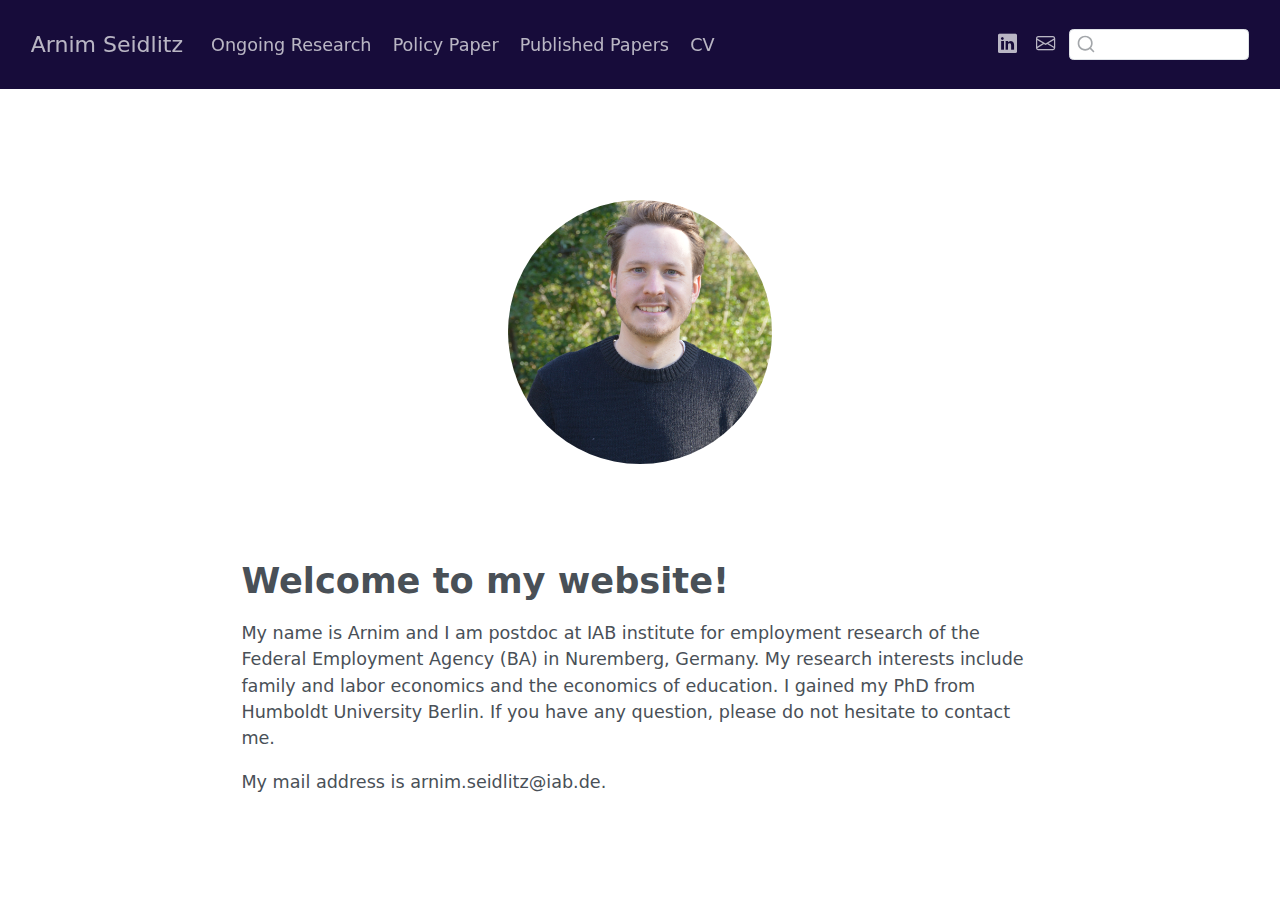
==== docs/index.html @ 4d660a8c "Initial commit" ====
<!DOCTYPE html>
<html xmlns="http://www.w3.org/1999/xhtml" lang="en" xml:lang="en"><head>

<meta charset="utf-8">
<meta name="generator" content="quarto-1.6.42">

<meta name="viewport" content="width=device-width, initial-scale=1.0, user-scalable=yes">


<title>Arnim Seidlitz</title>
<style>
code{white-space: pre-wrap;}
span.smallcaps{font-variant: small-caps;}
div.columns{display: flex; gap: min(4vw, 1.5em);}
div.column{flex: auto; overflow-x: auto;}
div.hanging-indent{margin-left: 1.5em; text-indent: -1.5em;}
ul.task-list{list-style: none;}
ul.task-list li input[type="checkbox"] {
  width: 0.8em;
  margin: 0 0.8em 0.2em -1em; /* quarto-specific, see https://github.com/quarto-dev/quarto-cli/issues/4556 */ 
  vertical-align: middle;
}
</style>


<script src="site_libs/quarto-nav/quarto-nav.js"></script>
<script src="site_libs/quarto-nav/headroom.min.js"></script>
<script src="site_libs/clipboard/clipboard.min.js"></script>
<script src="site_libs/quarto-search/autocomplete.umd.js"></script>
<script src="site_libs/quarto-search/fuse.min.js"></script>
<script src="site_libs/quarto-search/quarto-search.js"></script>
<meta name="quarto:offset" content="./">
<script src="site_libs/quarto-html/quarto.js"></script>
<script src="site_libs/quarto-html/popper.min.js"></script>
<script src="site_libs/quarto-html/tippy.umd.min.js"></script>
<link href="site_libs/quarto-html/tippy.css" rel="stylesheet">
<link href="site_libs/quarto-html/quarto-syntax-highlighting-2f5df379a58b258e96c21c0638c20c03.css" rel="stylesheet" id="quarto-text-highlighting-styles">
<script src="site_libs/bootstrap/bootstrap.min.js"></script>
<link href="site_libs/bootstrap/bootstrap-icons.css" rel="stylesheet">
<link href="site_libs/bootstrap/bootstrap-ad6d1f231f4b9231126d8339fd5ede8f.min.css" rel="stylesheet" append-hash="true" id="quarto-bootstrap" data-mode="light">
<script id="quarto-search-options" type="application/json">{
  "location": "navbar",
  "copy-button": false,
  "collapse-after": 3,
  "panel-placement": "end",
  "type": "textbox",
  "limit": 50,
  "keyboard-shortcut": [
    "f",
    "/",
    "s"
  ],
  "language": {
    "search-no-results-text": "No results",
    "search-matching-documents-text": "matching documents",
    "search-copy-link-title": "Copy link to search",
    "search-hide-matches-text": "Hide additional matches",
    "search-more-match-text": "more match in this document",
    "search-more-matches-text": "more matches in this document",
    "search-clear-button-title": "Clear",
    "search-text-placeholder": "",
    "search-detached-cancel-button-title": "Cancel",
    "search-submit-button-title": "Submit",
    "search-label": "Search"
  }
}</script>


</head>

<body class="nav-fixed fullcontent">

<div id="quarto-search-results"></div>
  <header id="quarto-header" class="headroom fixed-top">
    <nav class="navbar navbar-expand-lg " data-bs-theme="dark">
      <div class="navbar-container container-fluid">
      <div class="navbar-brand-container mx-auto">
    <a class="navbar-brand" href="./index.html">
    <span class="navbar-title">Arnim Seidlitz</span>
    </a>
  </div>
            <div id="quarto-search" class="" title="Search"></div>
          <button class="navbar-toggler" type="button" data-bs-toggle="collapse" data-bs-target="#navbarCollapse" aria-controls="navbarCollapse" role="menu" aria-expanded="false" aria-label="Toggle navigation" onclick="if (window.quartoToggleHeadroom) { window.quartoToggleHeadroom(); }">
  <span class="navbar-toggler-icon"></span>
</button>
          <div class="collapse navbar-collapse" id="navbarCollapse">
            <ul class="navbar-nav navbar-nav-scroll me-auto">
  <li class="nav-item">
    <a class="nav-link" href="./ongoing_research/index.html"> 
<span class="menu-text">Ongoing Research</span></a>
  </li>  
  <li class="nav-item">
    <a class="nav-link" href="./policy_papers/index.html"> 
<span class="menu-text">Policy Paper</span></a>
  </li>  
  <li class="nav-item">
    <a class="nav-link" href="./published_papers/index.html"> 
<span class="menu-text">Published Papers</span></a>
  </li>  
  <li class="nav-item">
    <a class="nav-link" href="./cv/index.html"> 
<span class="menu-text">CV</span></a>
  </li>  
</ul>
            <ul class="navbar-nav navbar-nav-scroll ms-auto">
  <li class="nav-item compact">
    <a class="nav-link" href="https://www.linkedin.com/in/arnim-seidlitz-846ab32a1/"> <i class="bi bi-linkedin" role="img">
</i> 
<span class="menu-text"></span></a>
  </li>  
  <li class="nav-item compact">
    <a class="nav-link" href="mailto:arnim.seidlitz@iab.de"> <i class="bi bi-envelope" role="img" aria-label="email">
</i> 
<span class="menu-text"></span></a>
  </li>  
</ul>
          </div> <!-- /navcollapse -->
            <div class="quarto-navbar-tools">
</div>
      </div> <!-- /container-fluid -->
    </nav>
</header>
<!-- content -->
<div id="quarto-content" class="quarto-container page-columns page-rows-contents page-layout-article page-navbar">
<!-- sidebar -->
<!-- margin-sidebar -->
    
<!-- main -->
<main class="content" id="quarto-document-content">




<div class="quarto-about-jolla">
  <img src="img/my_image.jpg" class="about-image
  round " style="height: 15em; width: 15em;">
 <header id="title-block-header" class="quarto-title-block"></header><div id="about-block">
</div>  
</div>

<section id="welcome-to-my-website" class="level1">
<h1>Welcome to my website!</h1>
<p>My name is Arnim and I am postdoc at IAB institute for employment research of the Federal Employment Agency (BA) in Nuremberg, Germany. My research interests include family and labor economics and the economics of education. I gained my PhD from Humboldt University Berlin. If you have any question, please do not hesitate to contact me.</p>
<p>My mail address is arnim.seidlitz@iab.de.</p>



</section>

</main> <!-- /main -->
<script id="quarto-html-after-body" type="application/javascript">
window.document.addEventListener("DOMContentLoaded", function (event) {
  const toggleBodyColorMode = (bsSheetEl) => {
    const mode = bsSheetEl.getAttribute("data-mode");
    const bodyEl = window.document.querySelector("body");
    if (mode === "dark") {
      bodyEl.classList.add("quarto-dark");
      bodyEl.classList.remove("quarto-light");
    } else {
      bodyEl.classList.add("quarto-light");
      bodyEl.classList.remove("quarto-dark");
    }
  }
  const toggleBodyColorPrimary = () => {
    const bsSheetEl = window.document.querySelector("link#quarto-bootstrap");
    if (bsSheetEl) {
      toggleBodyColorMode(bsSheetEl);
    }
  }
  toggleBodyColorPrimary();  
  const isCodeAnnotation = (el) => {
    for (const clz of el.classList) {
      if (clz.startsWith('code-annotation-')) {                     
        return true;
      }
    }
    return false;
  }
  const onCopySuccess = function(e) {
    // button target
    const button = e.trigger;
    // don't keep focus
    button.blur();
    // flash "checked"
    button.classList.add('code-copy-button-checked');
    var currentTitle = button.getAttribute("title");
    button.setAttribute("title", "Copied!");
    let tooltip;
    if (window.bootstrap) {
      button.setAttribute("data-bs-toggle", "tooltip");
      button.setAttribute("data-bs-placement", "left");
      button.setAttribute("data-bs-title", "Copied!");
      tooltip = new bootstrap.Tooltip(button, 
        { trigger: "manual", 
          customClass: "code-copy-button-tooltip",
          offset: [0, -8]});
      tooltip.show();    
    }
    setTimeout(function() {
      if (tooltip) {
        tooltip.hide();
        button.removeAttribute("data-bs-title");
        button.removeAttribute("data-bs-toggle");
        button.removeAttribute("data-bs-placement");
      }
      button.setAttribute("title", currentTitle);
      button.classList.remove('code-copy-button-checked');
    }, 1000);
    // clear code selection
    e.clearSelection();
  }
  const getTextToCopy = function(trigger) {
      const codeEl = trigger.previousElementSibling.cloneNode(true);
      for (const childEl of codeEl.children) {
        if (isCodeAnnotation(childEl)) {
          childEl.remove();
        }
      }
      return codeEl.innerText;
  }
  const clipboard = new window.ClipboardJS('.code-copy-button:not([data-in-quarto-modal])', {
    text: getTextToCopy
  });
  clipboard.on('success', onCopySuccess);
  if (window.document.getElementById('quarto-embedded-source-code-modal')) {
    const clipboardModal = new window.ClipboardJS('.code-copy-button[data-in-quarto-modal]', {
      text: getTextToCopy,
      container: window.document.getElementById('quarto-embedded-source-code-modal')
    });
    clipboardModal.on('success', onCopySuccess);
  }
    var localhostRegex = new RegExp(/^(?:http|https):\/\/localhost\:?[0-9]*\//);
    var mailtoRegex = new RegExp(/^mailto:/);
      var filterRegex = new RegExp('/' + window.location.host + '/');
    var isInternal = (href) => {
        return filterRegex.test(href) || localhostRegex.test(href) || mailtoRegex.test(href);
    }
    // Inspect non-navigation links and adorn them if external
 	var links = window.document.querySelectorAll('a[href]:not(.nav-link):not(.navbar-brand):not(.toc-action):not(.sidebar-link):not(.sidebar-item-toggle):not(.pagination-link):not(.no-external):not([aria-hidden]):not(.dropdown-item):not(.quarto-navigation-tool):not(.about-link)');
    for (var i=0; i<links.length; i++) {
      const link = links[i];
      if (!isInternal(link.href)) {
        // undo the damage that might have been done by quarto-nav.js in the case of
        // links that we want to consider external
        if (link.dataset.originalHref !== undefined) {
          link.href = link.dataset.originalHref;
        }
      }
    }
  function tippyHover(el, contentFn, onTriggerFn, onUntriggerFn) {
    const config = {
      allowHTML: true,
      maxWidth: 500,
      delay: 100,
      arrow: false,
      appendTo: function(el) {
          return el.parentElement;
      },
      interactive: true,
      interactiveBorder: 10,
      theme: 'quarto',
      placement: 'bottom-start',
    };
    if (contentFn) {
      config.content = contentFn;
    }
    if (onTriggerFn) {
      config.onTrigger = onTriggerFn;
    }
    if (onUntriggerFn) {
      config.onUntrigger = onUntriggerFn;
    }
    window.tippy(el, config); 
  }
  const noterefs = window.document.querySelectorAll('a[role="doc-noteref"]');
  for (var i=0; i<noterefs.length; i++) {
    const ref = noterefs[i];
    tippyHover(ref, function() {
      // use id or data attribute instead here
      let href = ref.getAttribute('data-footnote-href') || ref.getAttribute('href');
      try { href = new URL(href).hash; } catch {}
      const id = href.replace(/^#\/?/, "");
      const note = window.document.getElementById(id);
      if (note) {
        return note.innerHTML;
      } else {
        return "";
      }
    });
  }
  const xrefs = window.document.querySelectorAll('a.quarto-xref');
  const processXRef = (id, note) => {
    // Strip column container classes
    const stripColumnClz = (el) => {
      el.classList.remove("page-full", "page-columns");
      if (el.children) {
        for (const child of el.children) {
          stripColumnClz(child);
        }
      }
    }
    stripColumnClz(note)
    if (id === null || id.startsWith('sec-')) {
      // Special case sections, only their first couple elements
      const container = document.createElement("div");
      if (note.children && note.children.length > 2) {
        container.appendChild(note.children[0].cloneNode(true));
        for (let i = 1; i < note.children.length; i++) {
          const child = note.children[i];
          if (child.tagName === "P" && child.innerText === "") {
            continue;
          } else {
            container.appendChild(child.cloneNode(true));
            break;
          }
        }
        if (window.Quarto?.typesetMath) {
          window.Quarto.typesetMath(container);
        }
        return container.innerHTML
      } else {
        if (window.Quarto?.typesetMath) {
          window.Quarto.typesetMath(note);
        }
        return note.innerHTML;
      }
    } else {
      // Remove any anchor links if they are present
      const anchorLink = note.querySelector('a.anchorjs-link');
      if (anchorLink) {
        anchorLink.remove();
      }
      if (window.Quarto?.typesetMath) {
        window.Quarto.typesetMath(note);
      }
      if (note.classList.contains("callout")) {
        return note.outerHTML;
      } else {
        return note.innerHTML;
      }
    }
  }
  for (var i=0; i<xrefs.length; i++) {
    const xref = xrefs[i];
    tippyHover(xref, undefined, function(instance) {
      instance.disable();
      let url = xref.getAttribute('href');
      let hash = undefined; 
      if (url.startsWith('#')) {
        hash = url;
      } else {
        try { hash = new URL(url).hash; } catch {}
      }
      if (hash) {
        const id = hash.replace(/^#\/?/, "");
        const note = window.document.getElementById(id);
        if (note !== null) {
          try {
            const html = processXRef(id, note.cloneNode(true));
            instance.setContent(html);
          } finally {
            instance.enable();
            instance.show();
          }
        } else {
          // See if we can fetch this
          fetch(url.split('#')[0])
          .then(res => res.text())
          .then(html => {
            const parser = new DOMParser();
            const htmlDoc = parser.parseFromString(html, "text/html");
            const note = htmlDoc.getElementById(id);
            if (note !== null) {
              const html = processXRef(id, note);
              instance.setContent(html);
            } 
          }).finally(() => {
            instance.enable();
            instance.show();
          });
        }
      } else {
        // See if we can fetch a full url (with no hash to target)
        // This is a special case and we should probably do some content thinning / targeting
        fetch(url)
        .then(res => res.text())
        .then(html => {
          const parser = new DOMParser();
          const htmlDoc = parser.parseFromString(html, "text/html");
          const note = htmlDoc.querySelector('main.content');
          if (note !== null) {
            // This should only happen for chapter cross references
            // (since there is no id in the URL)
            // remove the first header
            if (note.children.length > 0 && note.children[0].tagName === "HEADER") {
              note.children[0].remove();
            }
            const html = processXRef(null, note);
            instance.setContent(html);
          } 
        }).finally(() => {
          instance.enable();
          instance.show();
        });
      }
    }, function(instance) {
    });
  }
      let selectedAnnoteEl;
      const selectorForAnnotation = ( cell, annotation) => {
        let cellAttr = 'data-code-cell="' + cell + '"';
        let lineAttr = 'data-code-annotation="' +  annotation + '"';
        const selector = 'span[' + cellAttr + '][' + lineAttr + ']';
        return selector;
      }
      const selectCodeLines = (annoteEl) => {
        const doc = window.document;
        const targetCell = annoteEl.getAttribute("data-target-cell");
        const targetAnnotation = annoteEl.getAttribute("data-target-annotation");
        const annoteSpan = window.document.querySelector(selectorForAnnotation(targetCell, targetAnnotation));
        const lines = annoteSpan.getAttribute("data-code-lines").split(",");
        const lineIds = lines.map((line) => {
          return targetCell + "-" + line;
        })
        let top = null;
        let height = null;
        let parent = null;
        if (lineIds.length > 0) {
            //compute the position of the single el (top and bottom and make a div)
            const el = window.document.getElementById(lineIds[0]);
            top = el.offsetTop;
            height = el.offsetHeight;
            parent = el.parentElement.parentElement;
          if (lineIds.length > 1) {
            const lastEl = window.document.getElementById(lineIds[lineIds.length - 1]);
            const bottom = lastEl.offsetTop + lastEl.offsetHeight;
            height = bottom - top;
          }
          if (top !== null && height !== null && parent !== null) {
            // cook up a div (if necessary) and position it 
            let div = window.document.getElementById("code-annotation-line-highlight");
            if (div === null) {
              div = window.document.createElement("div");
              div.setAttribute("id", "code-annotation-line-highlight");
              div.style.position = 'absolute';
              parent.appendChild(div);
            }
            div.style.top = top - 2 + "px";
            div.style.height = height + 4 + "px";
            div.style.left = 0;
            let gutterDiv = window.document.getElementById("code-annotation-line-highlight-gutter");
            if (gutterDiv === null) {
              gutterDiv = window.document.createElement("div");
              gutterDiv.setAttribute("id", "code-annotation-line-highlight-gutter");
              gutterDiv.style.position = 'absolute';
              const codeCell = window.document.getElementById(targetCell);
              const gutter = codeCell.querySelector('.code-annotation-gutter');
              gutter.appendChild(gutterDiv);
            }
            gutterDiv.style.top = top - 2 + "px";
            gutterDiv.style.height = height + 4 + "px";
          }
          selectedAnnoteEl = annoteEl;
        }
      };
      const unselectCodeLines = () => {
        const elementsIds = ["code-annotation-line-highlight", "code-annotation-line-highlight-gutter"];
        elementsIds.forEach((elId) => {
          const div = window.document.getElementById(elId);
          if (div) {
            div.remove();
          }
        });
        selectedAnnoteEl = undefined;
      };
        // Handle positioning of the toggle
    window.addEventListener(
      "resize",
      throttle(() => {
        elRect = undefined;
        if (selectedAnnoteEl) {
          selectCodeLines(selectedAnnoteEl);
        }
      }, 10)
    );
    function throttle(fn, ms) {
    let throttle = false;
    let timer;
      return (...args) => {
        if(!throttle) { // first call gets through
            fn.apply(this, args);
            throttle = true;
        } else { // all the others get throttled
            if(timer) clearTimeout(timer); // cancel #2
            timer = setTimeout(() => {
              fn.apply(this, args);
              timer = throttle = false;
            }, ms);
        }
      };
    }
      // Attach click handler to the DT
      const annoteDls = window.document.querySelectorAll('dt[data-target-cell]');
      for (const annoteDlNode of annoteDls) {
        annoteDlNode.addEventListener('click', (event) => {
          const clickedEl = event.target;
          if (clickedEl !== selectedAnnoteEl) {
            unselectCodeLines();
            const activeEl = window.document.querySelector('dt[data-target-cell].code-annotation-active');
            if (activeEl) {
              activeEl.classList.remove('code-annotation-active');
            }
            selectCodeLines(clickedEl);
            clickedEl.classList.add('code-annotation-active');
          } else {
            // Unselect the line
            unselectCodeLines();
            clickedEl.classList.remove('code-annotation-active');
          }
        });
      }
  const findCites = (el) => {
    const parentEl = el.parentElement;
    if (parentEl) {
      const cites = parentEl.dataset.cites;
      if (cites) {
        return {
          el,
          cites: cites.split(' ')
        };
      } else {
        return findCites(el.parentElement)
      }
    } else {
      return undefined;
    }
  };
  var bibliorefs = window.document.querySelectorAll('a[role="doc-biblioref"]');
  for (var i=0; i<bibliorefs.length; i++) {
    const ref = bibliorefs[i];
    const citeInfo = findCites(ref);
    if (citeInfo) {
      tippyHover(citeInfo.el, function() {
        var popup = window.document.createElement('div');
        citeInfo.cites.forEach(function(cite) {
          var citeDiv = window.document.createElement('div');
          citeDiv.classList.add('hanging-indent');
          citeDiv.classList.add('csl-entry');
          var biblioDiv = window.document.getElementById('ref-' + cite);
          if (biblioDiv) {
            citeDiv.innerHTML = biblioDiv.innerHTML;
          }
          popup.appendChild(citeDiv);
        });
        return popup.innerHTML;
      });
    }
  }
});
</script>
</div> <!-- /content -->




</body></html>
---- docs/site_libs/quarto-html/tippy.css ----
.tippy-box[data-animation=fade][data-state=hidden]{opacity:0}[data-tippy-root]{max-width:calc(100vw - 10px)}.tippy-box{position:relative;background-color:#333;color:#fff;border-radius:4px;font-size:14px;line-height:1.4;white-space:normal;outline:0;transition-property:transform,visibility,opacity}.tippy-box[data-placement^=top]>.tippy-arrow{bottom:0}.tippy-box[data-placement^=top]>.tippy-arrow:before{bottom:-7px;left:0;border-width:8px 8px 0;border-top-color:initial;transform-origin:center top}.tippy-box[data-placement^=bottom]>.tippy-arrow{top:0}.tippy-box[data-placement^=bottom]>.tippy-arrow:before{top:-7px;left:0;border-width:0 8px 8px;border-bottom-color:initial;transform-origin:center bottom}.tippy-box[data-placement^=left]>.tippy-arrow{right:0}.tippy-box[data-placement^=left]>.tippy-arrow:before{border-width:8px 0 8px 8px;border-left-color:initial;right:-7px;transform-origin:center left}.tippy-box[data-placement^=right]>.tippy-arrow{left:0}.tippy-box[data-placement^=right]>.tippy-arrow:before{left:-7px;border-width:8px 8px 8px 0;border-right-color:initial;transform-origin:center right}.tippy-box[data-inertia][data-state=visible]{transition-timing-function:cubic-bezier(.54,1.5,.38,1.11)}.tippy-arrow{width:16px;height:16px;color:#333}.tippy-arrow:before{content:"";position:absolute;border-color:transparent;border-style:solid}.tippy-content{position:relative;padding:5px 9px;z-index:1}
---- docs/site_libs/quarto-html/quarto-syntax-highlighting-2f5df379a58b258e96c21c0638c20c03.css ----
/* quarto syntax highlight colors */
:root {
  --quarto-hl-ot-color: #003B4F;
  --quarto-hl-at-color: #657422;
  --quarto-hl-ss-color: #20794D;
  --quarto-hl-an-color: #5E5E5E;
  --quarto-hl-fu-color: #4758AB;
  --quarto-hl-st-color: #20794D;
  --quarto-hl-cf-color: #003B4F;
  --quarto-hl-op-color: #5E5E5E;
  --quarto-hl-er-color: #AD0000;
  --quarto-hl-bn-color: #AD0000;
  --quarto-hl-al-color: #AD0000;
  --quarto-hl-va-color: #111111;
  --quarto-hl-bu-color: inherit;
  --quarto-hl-ex-color: inherit;
  --quarto-hl-pp-color: #AD0000;
  --quarto-hl-in-color: #5E5E5E;
  --quarto-hl-vs-color: #20794D;
  --quarto-hl-wa-color: #5E5E5E;
  --quarto-hl-do-color: #5E5E5E;
  --quarto-hl-im-color: #00769E;
  --quarto-hl-ch-color: #20794D;
  --quarto-hl-dt-color: #AD0000;
  --quarto-hl-fl-color: #AD0000;
  --quarto-hl-co-color: #5E5E5E;
  --quarto-hl-cv-color: #5E5E5E;
  --quarto-hl-cn-color: #8f5902;
  --quarto-hl-sc-color: #5E5E5E;
  --quarto-hl-dv-color: #AD0000;
  --quarto-hl-kw-color: #003B4F;
}

/* other quarto variables */
:root {
  --quarto-font-monospace: SFMono-Regular, Menlo, Monaco, Consolas, "Liberation Mono", "Courier New", monospace;
}

pre > code.sourceCode > span {
  color: #003B4F;
}

code span {
  color: #003B4F;
}

code.sourceCode > span {
  color: #003B4F;
}

div.sourceCode,
div.sourceCode pre.sourceCode {
  color: #003B4F;
}

code span.ot {
  color: #003B4F;
  font-style: inherit;
}

code span.at {
  color: #657422;
  font-style: inherit;
}

code span.ss {
  color: #20794D;
  font-style: inherit;
}

code span.an {
  color: #5E5E5E;
  font-style: inherit;
}

code span.fu {
  color: #4758AB;
  font-style: inherit;
}

code span.st {
  color: #20794D;
  font-style: inherit;
}

code span.cf {
  color: #003B4F;
  font-weight: bold;
  font-style: inherit;
}

code span.op {
  color: #5E5E5E;
  font-style: inherit;
}

code span.er {
  color: #AD0000;
  font-style: inherit;
}

code span.bn {
  color: #AD0000;
  font-style: inherit;
}

code span.al {
  color: #AD0000;
  font-style: inherit;
}

code span.va {
  color: #111111;
  font-style: inherit;
}

code span.bu {
  font-style: inherit;
}

code span.ex {
  font-style: inherit;
}

code span.pp {
  color: #AD0000;
  font-style: inherit;
}

code span.in {
  color: #5E5E5E;
  font-style: inherit;
}

code span.vs {
  color: #20794D;
  font-style: inherit;
}

code span.wa {
  color: #5E5E5E;
  font-style: italic;
}

code span.do {
  color: #5E5E5E;
  font-style: italic;
}

code span.im {
  color: #00769E;
  font-style: inherit;
}

code span.ch {
  color: #20794D;
  font-style: inherit;
}

code span.dt {
  color: #AD0000;
  font-style: inherit;
}

code span.fl {
  color: #AD0000;
  font-style: inherit;
}

code span.co {
  color: #5E5E5E;
  font-style: inherit;
}

code span.cv {
  color: #5E5E5E;
  font-style: italic;
}

code span.cn {
  color: #8f5902;
  font-style: inherit;
}

code span.sc {
  color: #5E5E5E;
  font-style: inherit;
}

code span.dv {
  color: #AD0000;
  font-style: inherit;
}

code span.kw {
  color: #003B4F;
  font-weight: bold;
  font-style: inherit;
}

.prevent-inlining {
  content: "</";
}

/*# sourceMappingURL=35eb38a806ee71ea6d2563be2308c832.css.map */
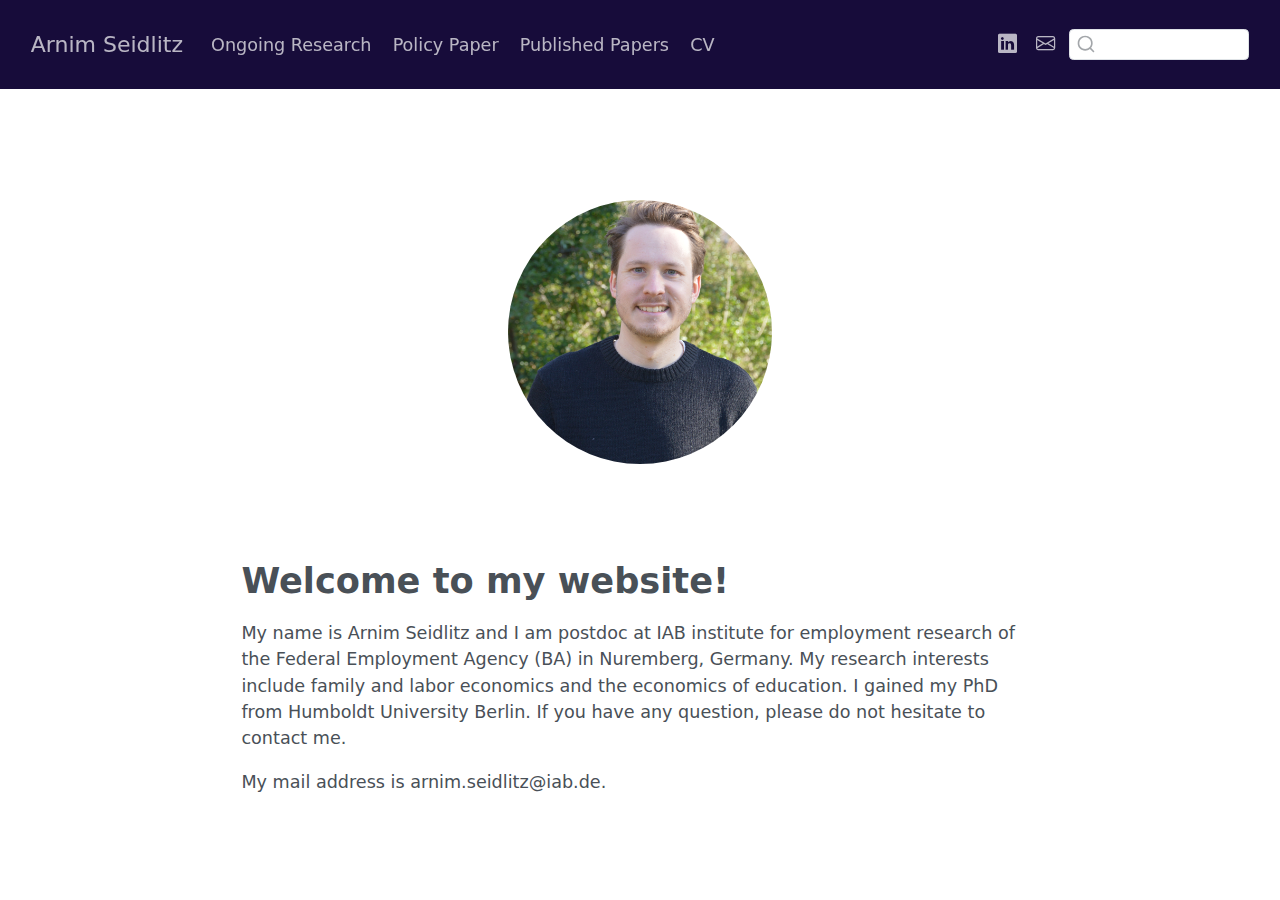
==== commit 33ecaca2: "Change 1.4.25 v2" ====
--- a/docs/index.html
+++ b/docs/index.html
@@ -140,7 +140,7 @@
 
 <section id="welcome-to-my-website" class="level1">
 <h1>Welcome to my website!</h1>
-<p>My name is Arnim and I am postdoc at IAB institute for employment research of the Federal Employment Agency (BA) in Nuremberg, Germany. My research interests include family and labor economics and the economics of education. I gained my PhD from Humboldt University Berlin. If you have any question, please do not hesitate to contact me.</p>
+<p>My name is Arnim Seidlitz and I am postdoc at IAB institute for employment research of the Federal Employment Agency (BA) in Nuremberg, Germany. My research interests include family and labor economics and the economics of education. I gained my PhD from Humboldt University Berlin. If you have any question, please do not hesitate to contact me.</p>
 <p>My mail address is arnim.seidlitz@iab.de.</p>
 
 
